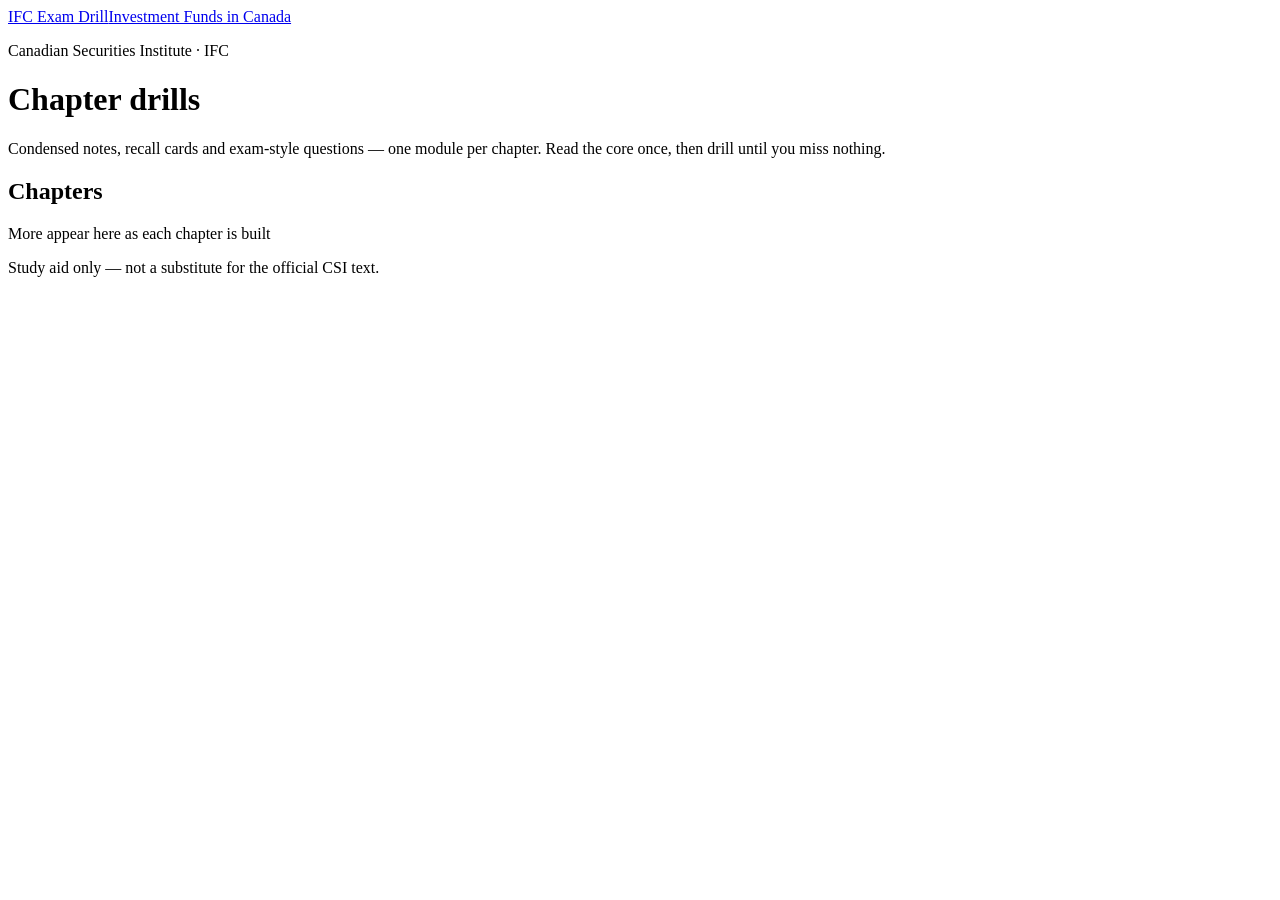
==== index.html @ eeda532c "Add files via upload" ====
<!doctype html>
<html lang="en">
<head>
<meta charset="utf-8">
<meta name="viewport" content="width=device-width,initial-scale=1,viewport-fit=cover">
<title>IFC Exam Drill</title>
<meta name="description" content="Condensed Investment Funds in Canada chapter notes, flashcards and practice quizzes.">
<link rel="icon" href="data:image/svg+xml,<svg xmlns='http://www.w3.org/2000/svg' viewBox='0 0 100 100'><text y='.9em' font-size='90'>📘</text></svg>">
<link rel="stylesheet" href="https://fonts.googleapis.com/css2?family=Newsreader:opsz,wght@6..72,400;6..72,600;6..72,700&family=Public+Sans:wght@400;500;600;700&family=IBM+Plex+Mono:wght@400;600&display=swap">
<link rel="stylesheet" href="assets/style.css">
</head>
<body>
<header class="top"><div class="topin">
  <a class="brand" href="index.html">IFC Exam Drill<span>Investment Funds in Canada</span></a>
</div></header>
<div class="wrap">
  <div class="hero">
    <p class="eyebrow">Canadian Securities Institute · IFC</p>
    <h1>Chapter drills</h1>
    <p class="lede">Condensed notes, recall cards and exam-style questions — one module per chapter. Read the core once, then drill until you miss nothing.</p>
  </div>
  <section>
    <h2>Chapters</h2>
    <p class="sub">More appear here as each chapter is built</p>
    <div class="chlist" id="list"></div>
  </section>
  <footer id="foot">Study aid only — not a substitute for the official CSI text.</footer>
</div>
<script src="data/manifest.js"></script>
<script>
(function(){
  var l=document.getElementById('list');
  (window.IFC_MANIFEST||[]).forEach(function(c){
    var a=document.createElement('a');
    a.className='chcard'+(c.ready?'':' soon');
    a.href=c.ready?('chapter.html?ch='+c.n):'#';
    a.innerHTML='<span class="n">'+(c.section||'')+' · Chapter '+c.n+'</span>'+
                '<span class="t">'+c.title+'</span>'+
                '<span class="m">'+(c.ready?(c.meta||'ready'):'not built yet')+'</span>';
    l.appendChild(a);
  });
})();
</script>
</body>
</html>
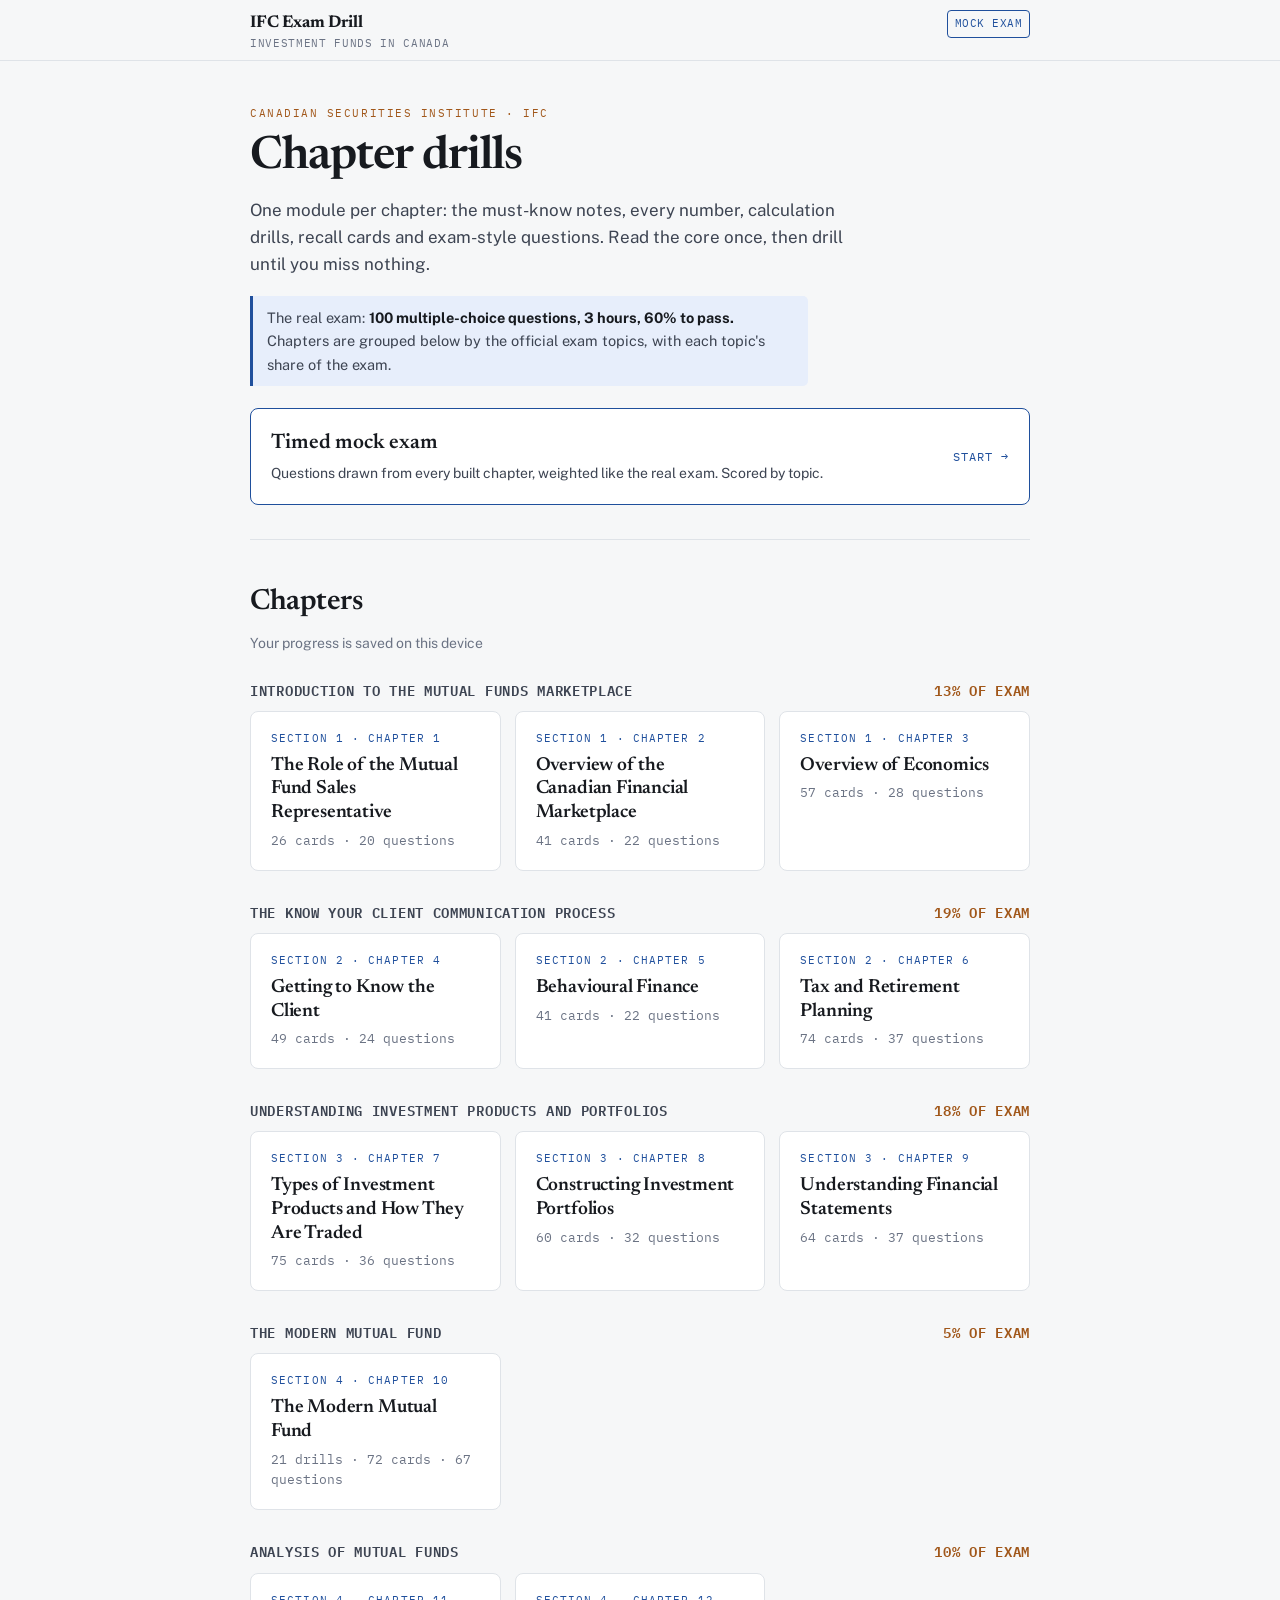
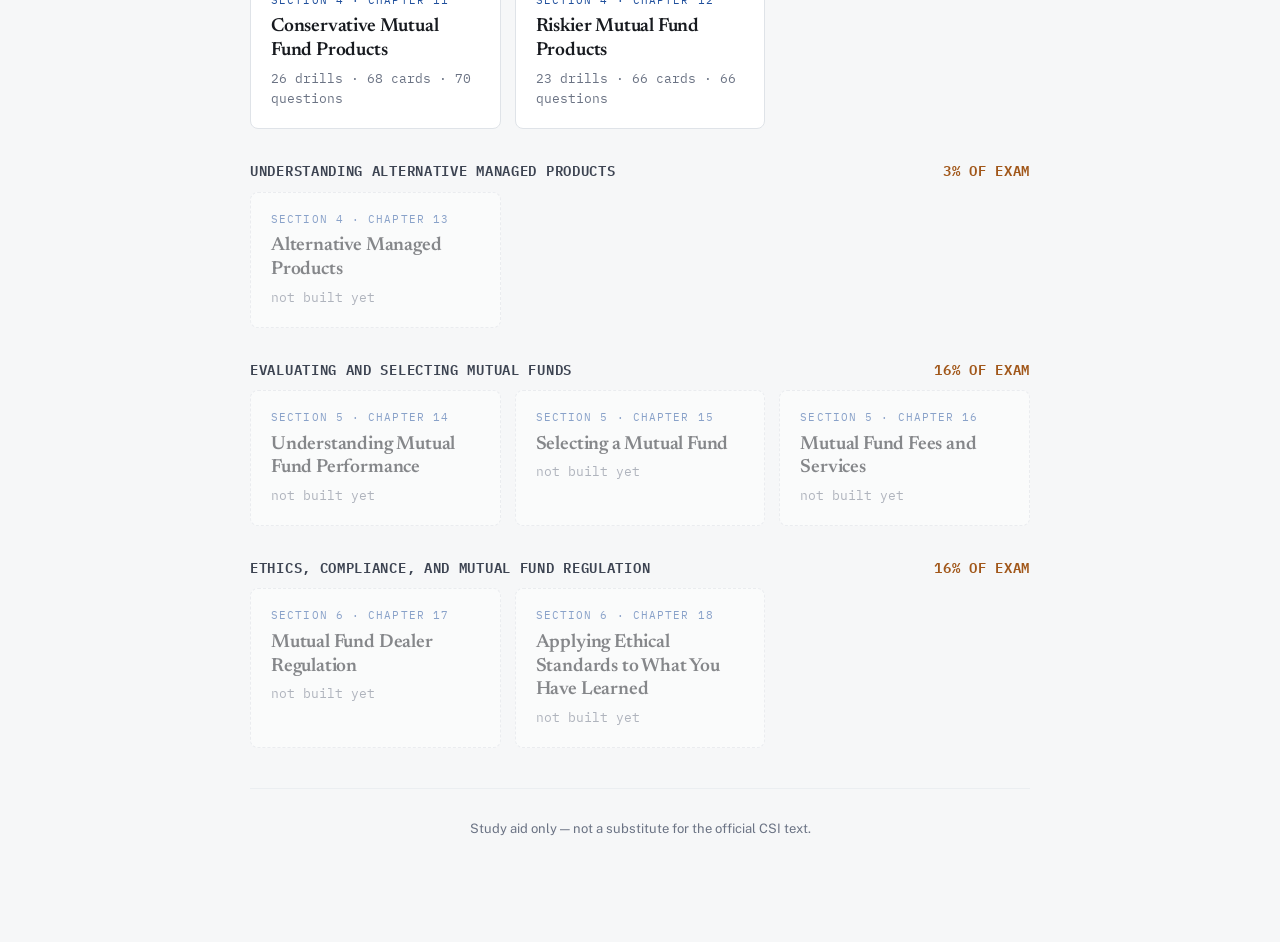
==== commit 33526460: "Add Chapters 10-12, interactive engine (calc drills, card piles, exam mode) and mock exam Co-Authore" ====
--- a/index.html
+++ b/index.html
@@ -4,7 +4,7 @@
 <meta charset="utf-8">
 <meta name="viewport" content="width=device-width,initial-scale=1,viewport-fit=cover">
 <title>IFC Exam Drill</title>
-<meta name="description" content="Condensed Investment Funds in Canada chapter notes, flashcards and practice quizzes.">
+<meta name="description" content="Investment Funds in Canada exam prep: condensed chapter notes, calculation drills, flashcards, exam-style quizzes and a timed mock exam.">
 <link rel="icon" href="data:image/svg+xml,<svg xmlns='http://www.w3.org/2000/svg' viewBox='0 0 100 100'><text y='.9em' font-size='90'>📘</text></svg>">
 <link rel="stylesheet" href="https://fonts.googleapis.com/css2?family=Newsreader:opsz,wght@6..72,400;6..72,600;6..72,700&family=Public+Sans:wght@400;500;600;700&family=IBM+Plex+Mono:wght@400;600&display=swap">
 <link rel="stylesheet" href="assets/style.css">
@@ -12,32 +12,57 @@
 <body>
 <header class="top"><div class="topin">
   <a class="brand" href="index.html">IFC Exam Drill<span>Investment Funds in Canada</span></a>
+  <nav class="jump"><a class="ext" href="exam.html">Mock exam</a></nav>
 </div></header>
 <div class="wrap">
   <div class="hero">
     <p class="eyebrow">Canadian Securities Institute · IFC</p>
     <h1>Chapter drills</h1>
-    <p class="lede">Condensed notes, recall cards and exam-style questions — one module per chapter. Read the core once, then drill until you miss nothing.</p>
+    <p class="lede">One module per chapter: the must-know notes, every number, calculation drills, recall cards and exam-style questions. Read the core once, then drill until you miss nothing.</p>
+    <p class="examnote">The real exam: <b>100 multiple-choice questions, 3 hours, 60% to pass.</b> Chapters are grouped below by the official exam topics, with each topic's share of the exam.</p>
+    <a class="cta" href="exam.html"><span><span class="t">Timed mock exam</span><br><span class="m">Questions drawn from every built chapter, weighted like the real exam. Scored by topic.</span></span><span class="go">Start →</span></a>
   </div>
   <section>
     <h2>Chapters</h2>
-    <p class="sub">More appear here as each chapter is built</p>
-    <div class="chlist" id="list"></div>
+    <p class="sub">Your progress is saved on this device</p>
+    <div id="list"></div>
   </section>
   <footer id="foot">Study aid only — not a substitute for the official CSI text.</footer>
 </div>
 <script src="data/manifest.js"></script>
 <script>
 (function(){
-  var l=document.getElementById('list');
-  (window.IFC_MANIFEST||[]).forEach(function(c){
-    var a=document.createElement('a');
-    a.className='chcard'+(c.ready?'':' soon');
-    a.href=c.ready?('chapter.html?ch='+c.n):'#';
-    a.innerHTML='<span class="n">'+(c.section||'')+' · Chapter '+c.n+'</span>'+
-                '<span class="t">'+c.title+'</span>'+
-                '<span class="m">'+(c.ready?(c.meta||'ready'):'not built yet')+'</span>';
-    l.appendChild(a);
+  function get(k){ try { var v = localStorage.getItem(k); return v ? JSON.parse(v) : null; } catch (e) { return null; } }
+  var list = document.getElementById('list');
+  var M = window.IFC_MANIFEST || [], T = window.IFC_TOPICS || [];
+  var byN = {}; M.forEach(function(c){ byN[c.n] = c; });
+  var groups = T.length ? T : [{ name: 'All chapters', ch: M.map(function(c){ return c.n; }), w: null }];
+  groups.forEach(function(t){
+    var chs = t.ch.map(function(n){ return byN[n]; }).filter(Boolean);
+    if (!chs.length) return;
+    var g = document.createElement('div'); g.className = 'topic';
+    g.innerHTML = '<h3><span>' + t.name + '</span>' + (t.w ? '<span class="w">' + t.w + '% of exam</span>' : '') + '</h3>';
+    var grid = document.createElement('div'); grid.className = 'chlist';
+    chs.forEach(function(c){
+      var a = document.createElement('a');
+      a.className = 'chcard' + (c.ready ? '' : ' soon');
+      a.href = c.ready ? ('chapter.html?ch=' + c.n) : '#';
+      var p = c.ready ? get('ifc:v2:prog:' + c.n) : null, prog = '';
+      if (p) {
+        var bits = [];
+        if (p.best != null) bits.push('quiz best ' + p.best + '%');
+        if (p.known) bits.push(p.known + '/' + (p.cards || c.cards) + ' cards');
+        if (p.solved) bits.push(p.solved + '/' + (p.drills || c.drills) + ' drills');
+        var done = (p.known || 0) + (p.solved || 0), tot = (p.cards || c.cards || 0) + (p.drills || c.drills || 0);
+        var pct = tot ? Math.round(done / tot * 100) : 0;
+        if (bits.length) prog = '<span class="bar"><i style="width:' + pct + '%"></i></span><span class="p">' + bits.join(' · ') + '</span>';
+      }
+      a.innerHTML = '<span class="n">' + (c.section || '') + ' · Chapter ' + c.n + '</span>' +
+        '<span class="t">' + c.title + '</span>' +
+        '<span class="m">' + (c.ready ? (c.meta || 'ready') : 'not built yet') + '</span>' + prog;
+      grid.appendChild(a);
+    });
+    g.appendChild(grid); list.appendChild(g);
   });
 })();
 </script>
--- a/assets/style.css
+++ b/assets/style.css
@@ -0,0 +1,229 @@
+:root{
+  --ink:#171a1f;--ink-2:#3d4452;--ink-3:#6b7384;
+  --ground:#f6f7f8;--surface:#fff;--line:#dfe3e8;--line-soft:#ebeef1;
+  --accent:#1f4f9c;--accent-soft:#e7eefb;
+  --flag:#a1571a;--flag-soft:#fbf0e3;
+  --good:#1a6d4a;--good-soft:#e4f2ea;
+  --bad:#a32b2b;--bad-soft:#fae9e8;
+  --mono:"IBM Plex Mono",ui-monospace,SFMono-Regular,Menlo,monospace;
+  --body:"Public Sans",system-ui,-apple-system,"Segoe UI",sans-serif;
+  --display:"Newsreader",Georgia,"Times New Roman",serif;
+}
+@media (prefers-color-scheme:dark){:root:not([data-theme="light"]){
+  --ink:#e9ecf1;--ink-2:#b5bcc8;--ink-3:#868f9e;
+  --ground:#14171c;--surface:#1c2027;--line:#2e343d;--line-soft:#252a32;
+  --accent:#7aa6ec;--accent-soft:#1b2838;--flag:#e0a05e;--flag-soft:#2c2318;
+  --good:#6cc79a;--good-soft:#152a21;--bad:#e98b85;--bad-soft:#2d1b1b;}}
+:root[data-theme="dark"]{
+  --ink:#e9ecf1;--ink-2:#b5bcc8;--ink-3:#868f9e;
+  --ground:#14171c;--surface:#1c2027;--line:#2e343d;--line-soft:#252a32;
+  --accent:#7aa6ec;--accent-soft:#1b2838;--flag:#e0a05e;--flag-soft:#2c2318;
+  --good:#6cc79a;--good-soft:#152a21;--bad:#e98b85;--bad-soft:#2d1b1b;}
+*{box-sizing:border-box}
+html,body{margin:0}
+body{background:var(--ground);color:var(--ink);font-family:var(--body);font-size:16px;line-height:1.6;-webkit-font-smoothing:antialiased;padding-top:env(safe-area-inset-top,0px);padding-bottom:env(safe-area-inset-bottom,0px)}
+img{max-width:100%}[hidden]{display:none!important}
+a{color:var(--accent)}
+.wrap{max-width:820px;margin:0 auto;padding-inline:20px;padding-block:0 72px}
+header.top{position:sticky;top:env(safe-area-inset-top,0px);z-index:20;background:var(--ground);border-bottom:1px solid var(--line)}
+.topin{max-width:820px;margin:0 auto;padding:10px 20px;display:flex;gap:14px;align-items:baseline;flex-wrap:wrap}
+.brand{font-family:var(--display);font-weight:700;font-size:17px;letter-spacing:-.01em;margin-right:auto;text-decoration:none;color:var(--ink)}
+.brand span{color:var(--ink-3);font-family:var(--mono);font-size:11px;font-weight:400;letter-spacing:.06em;text-transform:uppercase;display:block;line-height:1.2}
+nav.jump{display:flex;gap:2px;flex-wrap:wrap}
+nav.jump a{font-family:var(--mono);font-size:11px;letter-spacing:.04em;text-transform:uppercase;text-decoration:none;color:var(--ink-3);padding:4px 7px;border-radius:4px}
+nav.jump a:hover{color:var(--ink);background:var(--line-soft)}
+.hero{padding-block:44px 34px;border-bottom:1px solid var(--line)}
+h1{font-family:var(--display);font-size:clamp(32px,7vw,46px);line-height:1.08;margin:0 0 14px;font-weight:600;letter-spacing:-.02em;text-wrap:balance}
+.lede{font-size:17px;color:var(--ink-2);max-width:62ch;margin:0}
+.eyebrow{font-family:var(--mono);font-size:11px;letter-spacing:.14em;text-transform:uppercase;color:var(--flag);margin:0 0 10px}
+section{padding-block:40px;border-bottom:1px solid var(--line-soft)}
+h2{font-family:var(--display);font-size:clamp(23px,4.5vw,29px);font-weight:600;letter-spacing:-.015em;margin:0 0 6px;text-wrap:balance}
+.sub{color:var(--ink-3);font-size:14px;margin:0 0 24px}
+h3{font-size:14px;font-family:var(--mono);font-weight:600;letter-spacing:.05em;text-transform:uppercase;color:var(--ink-3);margin:30px 0 12px}
+ul.pts{list-style:none;margin:0;padding:0;display:flex;flex-direction:column;gap:10px}
+ul.pts li{padding-left:19px;position:relative;color:var(--ink-2)}
+ul.pts li::before{content:"";position:absolute;left:3px;top:11px;width:5px;height:5px;border-radius:50%;background:var(--ink-3)}
+ul.pts li b,ul.pts li strong{color:var(--ink);font-weight:600}
+.lo{border-left:2px solid var(--line);padding-left:18px;margin-block:26px}
+.lo-tag{font-family:var(--mono);font-size:11px;letter-spacing:.08em;text-transform:uppercase;color:var(--accent);display:block;margin-bottom:3px}
+.lo h4{font-family:var(--display);font-size:20px;font-weight:600;margin:0 0 12px;letter-spacing:-.01em}
+.flag{background:var(--flag-soft);border-left:3px solid var(--flag);padding:14px 16px;margin-block:16px;border-radius:0 5px 5px 0}
+.flag .lbl{font-family:var(--mono);font-size:10px;letter-spacing:.12em;text-transform:uppercase;color:var(--flag);display:block;margin-bottom:5px;font-weight:600}
+.flag p{margin:0;color:var(--ink-2);font-size:15px}
+.tblwrap{overflow-x:auto;margin-block:16px;border:1px solid var(--line);border-radius:6px;background:var(--surface)}
+table{border-collapse:collapse;width:100%;min-width:480px;font-size:14.5px}
+th,td{text-align:left;padding:11px 14px;border-bottom:1px solid var(--line-soft);vertical-align:top}
+th{font-family:var(--mono);font-size:10.5px;letter-spacing:.09em;text-transform:uppercase;color:var(--ink-3);font-weight:600;background:var(--line-soft)}
+tr:last-child td{border-bottom:0}
+td.num{font-variant-numeric:tabular-nums;font-family:var(--mono);font-size:13px;white-space:nowrap;color:var(--accent)}
+.trap{display:grid;grid-template-columns:1fr 1fr;gap:1px;background:var(--line);border:1px solid var(--line);border-radius:6px;overflow:hidden;margin-block:14px}
+.trap>div{background:var(--surface);padding:14px 16px}
+.trap .t{font-family:var(--mono);font-size:11px;letter-spacing:.06em;text-transform:uppercase;color:var(--ink-3);margin-bottom:6px}
+.trap p{margin:0;font-size:14.5px;color:var(--ink-2)}
+@media(max-width:560px){.trap{grid-template-columns:1fr}}
+.cardbar{display:flex;gap:10px;align-items:center;flex-wrap:wrap;margin-bottom:16px}
+.counter{font-family:var(--mono);font-size:12px;color:var(--ink-3);font-variant-numeric:tabular-nums}
+button{font-family:var(--body);font-size:14px;font-weight:500;cursor:pointer;border:1px solid var(--line);background:var(--surface);color:var(--ink);padding:8px 15px;border-radius:5px}
+button:hover{border-color:var(--ink-3)}
+button:focus-visible{outline:2px solid var(--accent);outline-offset:2px}
+button.primary{background:var(--accent);border-color:var(--accent);color:#fff}
+.card{background:var(--surface);border:1px solid var(--line);border-radius:8px;padding:30px 26px;min-height:190px;display:flex;flex-direction:column;justify-content:center;cursor:pointer;position:relative}
+.card .side{font-family:var(--mono);font-size:10px;letter-spacing:.12em;text-transform:uppercase;color:var(--ink-3);position:absolute;top:13px;left:26px}
+.card .q{font-family:var(--display);font-size:22px;line-height:1.3;font-weight:600;letter-spacing:-.01em;margin:8px 0 0}
+.card .a{font-size:15.5px;color:var(--ink-2);margin:8px 0 0}
+.card .a ul{margin:8px 0 0;padding-left:18px}
+.card .a li{margin-bottom:4px}
+.card .hint{font-family:var(--mono);font-size:10px;color:var(--ink-3);letter-spacing:.08em;text-transform:uppercase;position:absolute;bottom:13px;right:26px}
+.q-item{background:var(--surface);border:1px solid var(--line);border-radius:8px;padding:20px 22px;margin-bottom:14px}
+.q-item .qn{font-family:var(--mono);font-size:11px;letter-spacing:.09em;color:var(--ink-3);text-transform:uppercase;margin-bottom:7px}
+.q-item .qt{font-size:16px;font-weight:500;margin:0 0 14px;color:var(--ink)}
+.opts{display:flex;flex-direction:column;gap:7px}
+.opt{display:flex;gap:10px;align-items:flex-start;text-align:left;width:100%;padding:10px 13px;border:1px solid var(--line);border-radius:5px;background:var(--surface);font-size:14.5px;line-height:1.45;color:var(--ink-2);font-weight:400}
+.opt .k{font-family:var(--mono);font-size:12px;color:var(--ink-3);flex:none;padding-top:1px}
+.opt.correct{background:var(--good-soft);border-color:var(--good);color:var(--ink)}
+.opt.correct .k{color:var(--good)}
+.opt.wrong{background:var(--bad-soft);border-color:var(--bad);color:var(--ink)}
+.opt.wrong .k{color:var(--bad)}
+.opt[disabled]{cursor:default}
+.expl{margin-top:12px;padding:11px 14px;background:var(--accent-soft);border-radius:5px;font-size:14px;color:var(--ink-2)}
+.expl b{color:var(--ink)}
+.score{position:sticky;bottom:env(safe-area-inset-bottom,0px);background:var(--surface);border:1px solid var(--line);border-radius:8px;padding:13px 18px;display:flex;gap:16px;align-items:center;justify-content:space-between;flex-wrap:wrap;margin-top:18px;box-shadow:0 2px 14px rgba(0,0,0,.07)}
+.score .st{font-family:var(--mono);font-size:13px;font-variant-numeric:tabular-nums;color:var(--ink-2)}
+.score .st b{color:var(--ink);font-size:16px}
+.method{background:var(--surface);border:1px solid var(--line);border-radius:8px;padding:22px 24px}
+.method ol{margin:0;padding-left:20px;display:flex;flex-direction:column;gap:11px}
+.method li{color:var(--ink-2)}
+.method li b{color:var(--ink)}
+.chlist{display:grid;grid-template-columns:repeat(auto-fill,minmax(250px,1fr));gap:14px;margin-top:8px}
+.chcard{background:var(--surface);border:1px solid var(--line);border-radius:8px;padding:18px 20px;text-decoration:none;color:inherit;display:flex;flex-direction:column;gap:6px}
+.chcard:hover{border-color:var(--accent)}
+.chcard .n{font-family:var(--mono);font-size:11px;letter-spacing:.1em;text-transform:uppercase;color:var(--accent)}
+.chcard .t{font-family:var(--display);font-size:19px;font-weight:600;letter-spacing:-.01em;line-height:1.25}
+.chcard .m{font-size:13px;color:var(--ink-3);font-family:var(--mono)}
+.chcard.soon{opacity:.5;pointer-events:none;border-style:dashed}
+footer{padding-block:30px;color:var(--ink-3);font-size:13px;text-align:center}
+
+/* ===== v2: interactive engine ===== */
+button.sm{padding:5px 11px;font-size:13px}
+button:disabled{opacity:.45;cursor:default}
+nav.jump a.ext{color:var(--accent);border:1px solid var(--accent);margin-left:4px}
+nav.jump a.ext:hover{background:var(--accent-soft)}
+.examnote{margin:18px 0 0;padding:10px 14px;background:var(--accent-soft);border-left:3px solid var(--accent);border-radius:0 5px 5px 0;font-size:14.5px;color:var(--ink-2);max-width:62ch}
+.examnote b{color:var(--ink)}
+.stats{display:flex;gap:8px;flex-wrap:wrap;margin-top:16px}
+.stats span{font-family:var(--mono);font-size:12px;color:var(--ink-3);background:var(--surface);border:1px solid var(--line);border-radius:99px;padding:3px 11px}
+.stats b{color:var(--ink);font-weight:600}
+.mine{font-family:var(--mono);font-size:12px;color:var(--good);margin:10px 0 0}
+ol.hy{list-style:none;margin:0;padding:0;counter-reset:hy;display:flex;flex-direction:column;gap:0;background:var(--surface);border:1px solid var(--line);border-radius:8px;overflow:hidden}
+ol.hy li{counter-increment:hy;display:grid;grid-template-columns:40px 1fr;gap:10px;padding:12px 16px 12px 12px;border-bottom:1px solid var(--line-soft);color:var(--ink-2);font-size:15px}
+ol.hy li:last-child{border-bottom:0}
+ol.hy li::before{content:counter(hy,decimal-leading-zero);font-family:var(--mono);font-size:13px;color:var(--flag);font-weight:600;padding-top:2px;text-align:right}
+ol.hy li:nth-child(-n+3)::before{color:var(--bad)}
+ol.hy li b{color:var(--ink)}
+.lotools{display:flex;gap:8px;margin:-8px 0 8px}
+details.lo{border-left:2px solid var(--line);padding-left:18px;margin-block:22px}
+details.lo[open]{border-left-color:var(--accent)}
+details.lo>summary{list-style:none;cursor:pointer;position:relative;padding-right:26px}
+details.lo>summary::-webkit-details-marker{display:none}
+details.lo>summary::after{content:"";position:absolute;right:4px;top:8px;width:8px;height:8px;border-right:2px solid var(--ink-3);border-bottom:2px solid var(--ink-3);transform:rotate(45deg);transition:transform .15s}
+details.lo[open]>summary::after{transform:rotate(-135deg);top:12px}
+details.lo>summary h4{font-family:var(--display);font-size:20px;font-weight:600;margin:0 0 6px;letter-spacing:-.01em}
+.gist{margin:0 0 4px;color:var(--ink-2);font-size:15px;font-style:italic;max-width:66ch}
+.lo-body{padding-top:10px}
+.flag.disc{background:var(--bad-soft);border-left-color:var(--bad)}
+.flag.disc .lbl{color:var(--bad)}
+.formula{background:var(--surface);border:1px solid var(--line);border-left:3px solid var(--accent);border-radius:0 8px 8px 0;padding:16px 18px;margin-block:16px}
+.formula .f-name{font-family:var(--mono);font-size:11px;letter-spacing:.09em;text-transform:uppercase;color:var(--accent);font-weight:600;margin-bottom:8px}
+.formula .f-expr{font-family:var(--mono);font-size:15px;line-height:1.5;color:var(--ink);background:var(--line-soft);border-radius:5px;padding:10px 12px;overflow-x:auto}
+.formula .f-vars{display:grid;grid-template-columns:max-content 1fr;gap:4px 14px;margin:12px 0 0;font-size:14px}
+.formula dt{font-family:var(--mono);font-size:13px;color:var(--ink);font-weight:600}
+.formula dd{margin:0;color:var(--ink-2)}
+.formula .f-ex{margin-top:12px;padding-top:12px;border-top:1px dashed var(--line);font-size:14.5px;color:var(--ink-2)}
+.formula .f-ex .lbl,.dsol .lbl{font-family:var(--mono);font-size:10px;letter-spacing:.12em;text-transform:uppercase;color:var(--good);display:block;margin-bottom:4px;font-weight:600}
+.formula .f-note{margin:10px 0 0;font-size:14px;color:var(--flag)}
+@media(max-width:560px){.formula .f-vars{grid-template-columns:1fr}.formula dd{margin-bottom:6px}}
+ol.steps{list-style:none;counter-reset:st;margin:0;padding:0;display:flex;flex-direction:column;gap:8px}
+ol.steps li{counter-increment:st;position:relative;padding-left:34px;color:var(--ink-2)}
+ol.steps li::before{content:counter(st);position:absolute;left:0;top:1px;width:22px;height:22px;border-radius:50%;background:var(--accent-soft);color:var(--accent);font-family:var(--mono);font-size:12px;font-weight:600;display:flex;align-items:center;justify-content:center}
+.stepsbox{margin-block:16px}
+.stepsbox h3{margin-top:4px}
+/* drills */
+.dtop{display:flex;justify-content:space-between;align-items:center;margin:-8px 0 14px;gap:10px}
+.counter b{color:var(--ink)}
+.drills{display:flex;flex-direction:column;gap:14px}
+.drill{background:var(--surface);border:1px solid var(--line);border-radius:8px;padding:18px 20px}
+.drill.solved{border-color:var(--good)}
+.drill .dn{font-family:var(--mono);font-size:11px;letter-spacing:.09em;text-transform:uppercase;color:var(--ink-3);margin-bottom:7px;display:flex;gap:10px;align-items:center}
+.drill.solved .dn::after{content:"✓ solved";color:var(--good);margin-left:auto}
+.drill .src{font-size:10px;letter-spacing:.06em;padding:1px 7px;border-radius:99px;background:var(--line-soft);color:var(--ink-3)}
+.drill .src.book{background:var(--flag-soft);color:var(--flag)}
+.drill .dq{margin:0 0 14px;font-size:16px;font-weight:500;color:var(--ink)}
+.drow{display:flex;gap:8px;flex-wrap:wrap;align-items:center}
+.din{display:flex;align-items:center;border:1px solid var(--line);border-radius:5px;background:var(--ground);padding:0 10px;min-width:170px;flex:1 1 170px;max-width:260px}
+.din:focus-within{border-color:var(--accent);outline:2px solid var(--accent-soft)}
+.din input{border:0;background:transparent;color:var(--ink);font-family:var(--mono);font-size:16px;padding:9px 6px;width:100%;min-width:0;outline:none}
+.din .pre,.din .suf{font-family:var(--mono);font-size:13px;color:var(--ink-3)}
+button.nudge{border-color:var(--flag);color:var(--flag)}
+.dfb{margin-top:12px;padding:9px 13px;border-radius:5px;font-size:14px;background:var(--line-soft);color:var(--ink-2)}
+.dfb.good{background:var(--good-soft);color:var(--good);font-weight:500}
+.dfb.bad{background:var(--bad-soft);color:var(--bad)}
+.dhint{margin-top:10px;padding:9px 13px;border-radius:5px;font-size:14px;background:var(--flag-soft);color:var(--ink-2)}
+.dsol{margin-top:12px;padding:12px 14px 12px 4px;border-radius:5px;background:var(--accent-soft);font-size:14.5px;color:var(--ink-2)}
+.dsol ol{margin:0;padding-left:30px;display:flex;flex-direction:column;gap:4px}
+.dsol .dans{margin:10px 0 0 12px;font-family:var(--mono);font-size:14px}
+.dsol .dans b{color:var(--ink)}
+/* segmented controls */
+.seg{display:inline-flex;border:1px solid var(--line);border-radius:6px;overflow:hidden;background:var(--surface);flex-wrap:wrap}
+.seg button{border:0;border-radius:0;border-right:1px solid var(--line);font-size:13px;padding:7px 12px;background:transparent;color:var(--ink-2)}
+.seg button:last-child{border-right:0}
+.seg button.on{background:var(--accent);color:#fff}
+#cards .seg{margin-bottom:12px}
+/* cards v2 */
+.card.empty{cursor:default}
+.judge{display:flex;gap:10px;align-items:center;flex-wrap:wrap;margin-top:12px}
+.judge .again{border-color:var(--bad);color:var(--bad)}
+.judge .again:hover{background:var(--bad-soft)}
+.judge .know{border-color:var(--good);color:var(--good)}
+.judge .know:hover{background:var(--good-soft)}
+.judge .counter{margin-left:auto}
+.cardtail{display:flex;justify-content:space-between;align-items:center;gap:10px;margin-top:12px;flex-wrap:wrap}
+.cardtail .keys{font-family:var(--mono);font-size:11px;color:var(--ink-3)}
+@media(max-width:560px){.cardtail .keys{display:none}.judge .counter{margin-left:0;width:100%}}
+/* quiz v2 */
+.qtools{display:flex;gap:10px;flex-wrap:wrap;align-items:center;margin-bottom:18px}
+select.qfilter{font-family:var(--body);font-size:14px;padding:8px 10px;border:1px solid var(--line);border-radius:5px;background:var(--surface);color:var(--ink);max-width:100%}
+.q-item .qn{display:flex;gap:8px;align-items:center;flex-wrap:wrap}
+.q-item .qn>span:first-child{margin-right:auto}
+.qid{color:var(--ink-3);opacity:.7}
+.badge{font-size:10px;letter-spacing:.06em;padding:1px 8px;border-radius:99px;background:var(--line-soft);color:var(--ink-3);text-transform:uppercase}
+.badge.t-calc{background:var(--accent-soft);color:var(--accent)}
+.badge.t-scenario{background:var(--good-soft);color:var(--good)}
+.badge.t-except{background:var(--bad-soft);color:var(--bad)}
+.badge.t-concept{background:var(--flag-soft);color:var(--flag)}
+.dots{font-size:10px;letter-spacing:1px;color:var(--ink-3)}
+.opt.sel{border-color:var(--accent);background:var(--accent-soft);color:var(--ink)}
+.opt.sel .k{color:var(--accent)}
+.q-item.miss{border-left:3px solid var(--bad)}
+.q-item.ok{border-left:3px solid var(--good)}
+.empty{color:var(--ink-3);font-style:italic}
+.qresult{background:var(--surface);border:1px solid var(--line);border-radius:8px;padding:20px 22px;margin-top:18px}
+.qr-head{display:flex;gap:18px;align-items:center;flex-wrap:wrap}
+.qr-head .big{font-family:var(--display);font-size:46px;font-weight:700;line-height:1}
+.big.pass{color:var(--good)}.big.fail{color:var(--bad)}
+.qr-tip{margin:14px 0 0;font-size:14px;color:var(--ink-2)}
+.sbtns{display:flex;gap:8px;flex-wrap:wrap}
+.pager{display:flex;justify-content:space-between;gap:10px;margin-bottom:16px;font-size:14px}
+/* hub */
+.cta{display:flex;justify-content:space-between;align-items:center;gap:16px;flex-wrap:wrap;background:var(--surface);border:1px solid var(--accent);border-radius:8px;padding:18px 20px;text-decoration:none;color:inherit;margin-top:22px}
+.cta:hover{background:var(--accent-soft)}
+.cta .t{font-family:var(--display);font-size:21px;font-weight:600}
+.cta .m{font-size:14px;color:var(--ink-2)}
+.cta .go{font-family:var(--mono);font-size:12px;letter-spacing:.08em;text-transform:uppercase;color:var(--accent);white-space:nowrap}
+.topic{margin-top:30px}
+.topic:first-of-type{margin-top:8px}
+.topic h3{margin:0 0 10px;display:flex;justify-content:space-between;gap:10px;color:var(--ink-2)}
+.topic h3 .w{color:var(--flag)}
+.chcard .bar{height:4px;border-radius:2px;background:var(--line-soft);overflow:hidden;margin-top:4px}
+.chcard .bar i{display:block;height:100%;background:var(--good)}
+.chcard .p{font-size:12px;color:var(--good);font-family:var(--mono)}
+.chcard.v2 .n::after{content:" · new format";color:var(--flag)}
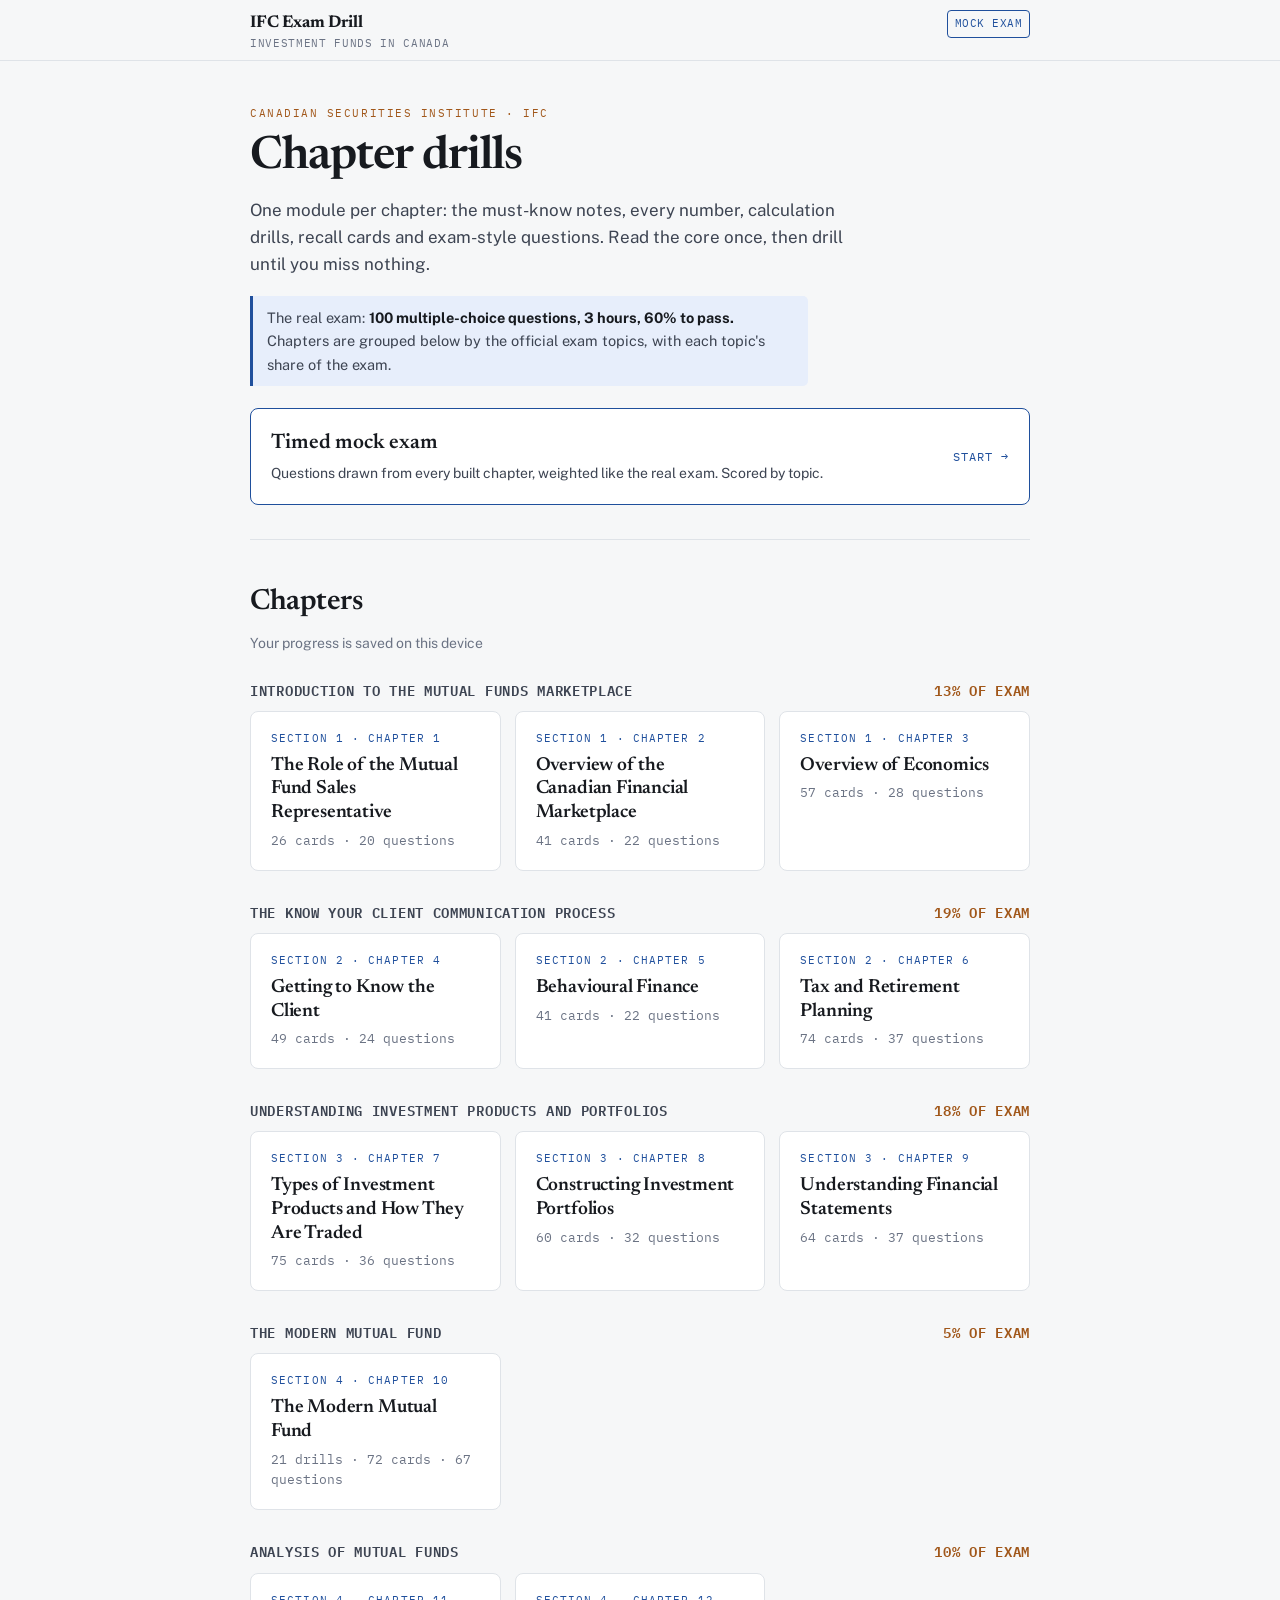
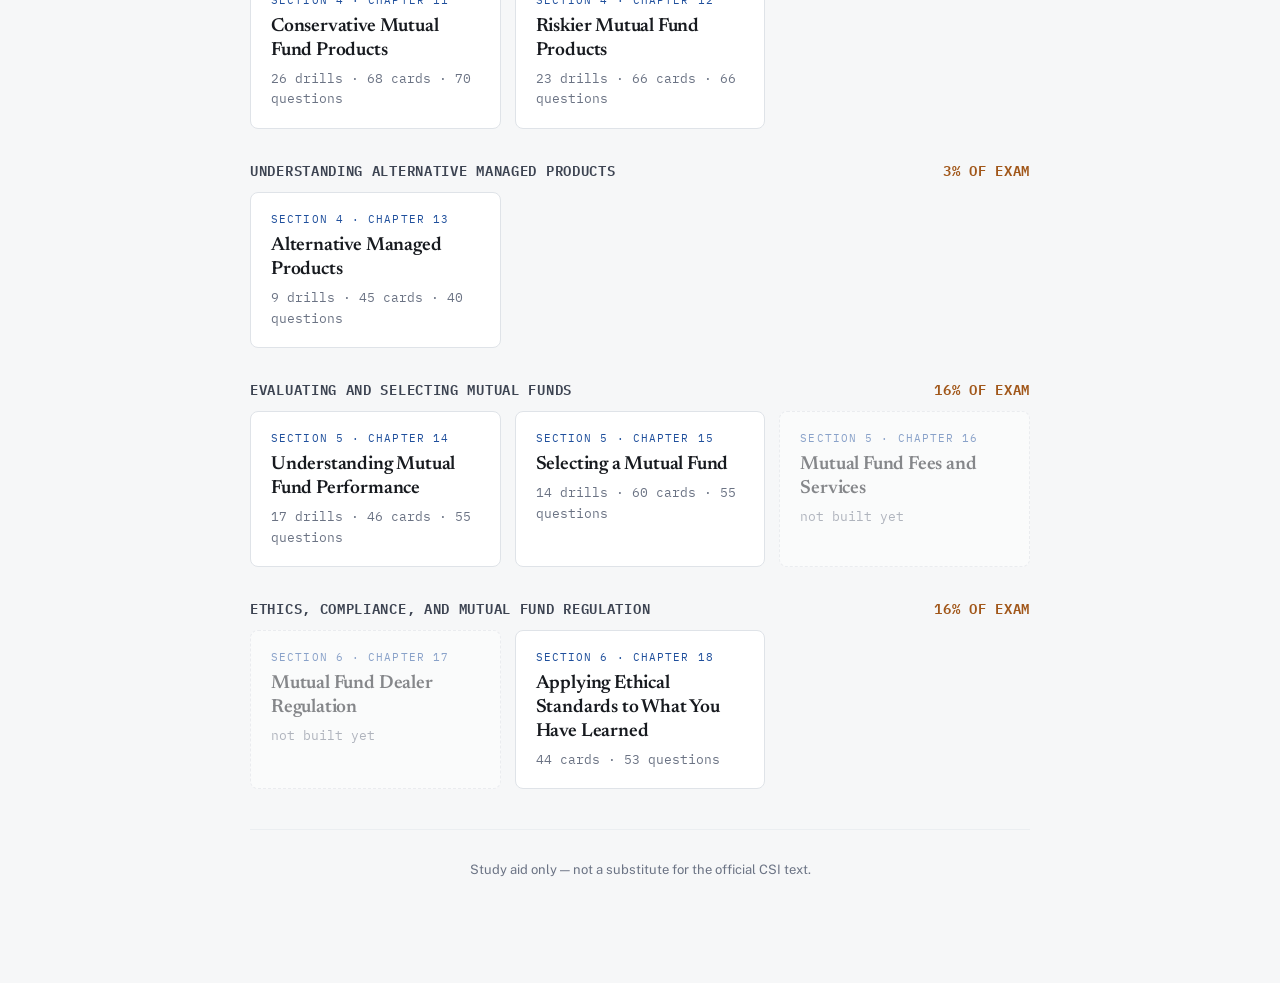
==== commit 2e62506e: "Add Chapters 13, 14, 15 and 18; cache-busting asset links Co-Authored-By: Claude Opus 5.5 <noreply@a" ====
--- a/index.html
+++ b/index.html
@@ -7,7 +7,7 @@
 <meta name="description" content="Investment Funds in Canada exam prep: condensed chapter notes, calculation drills, flashcards, exam-style quizzes and a timed mock exam.">
 <link rel="icon" href="data:image/svg+xml,<svg xmlns='http://www.w3.org/2000/svg' viewBox='0 0 100 100'><text y='.9em' font-size='90'>📘</text></svg>">
 <link rel="stylesheet" href="https://fonts.googleapis.com/css2?family=Newsreader:opsz,wght@6..72,400;6..72,600;6..72,700&family=Public+Sans:wght@400;500;600;700&family=IBM+Plex+Mono:wght@400;600&display=swap">
-<link rel="stylesheet" href="assets/style.css">
+<link rel="stylesheet" href="assets/style.css?v=20261015c">
 </head>
 <body>
 <header class="top"><div class="topin">
@@ -29,7 +29,7 @@
   </section>
   <footer id="foot">Study aid only — not a substitute for the official CSI text.</footer>
 </div>
-<script src="data/manifest.js"></script>
+<script src="data/manifest.js?v=20261015c"></script>
 <script>
 (function(){
   function get(k){ try { var v = localStorage.getItem(k); return v ? JSON.parse(v) : null; } catch (e) { return null; } }
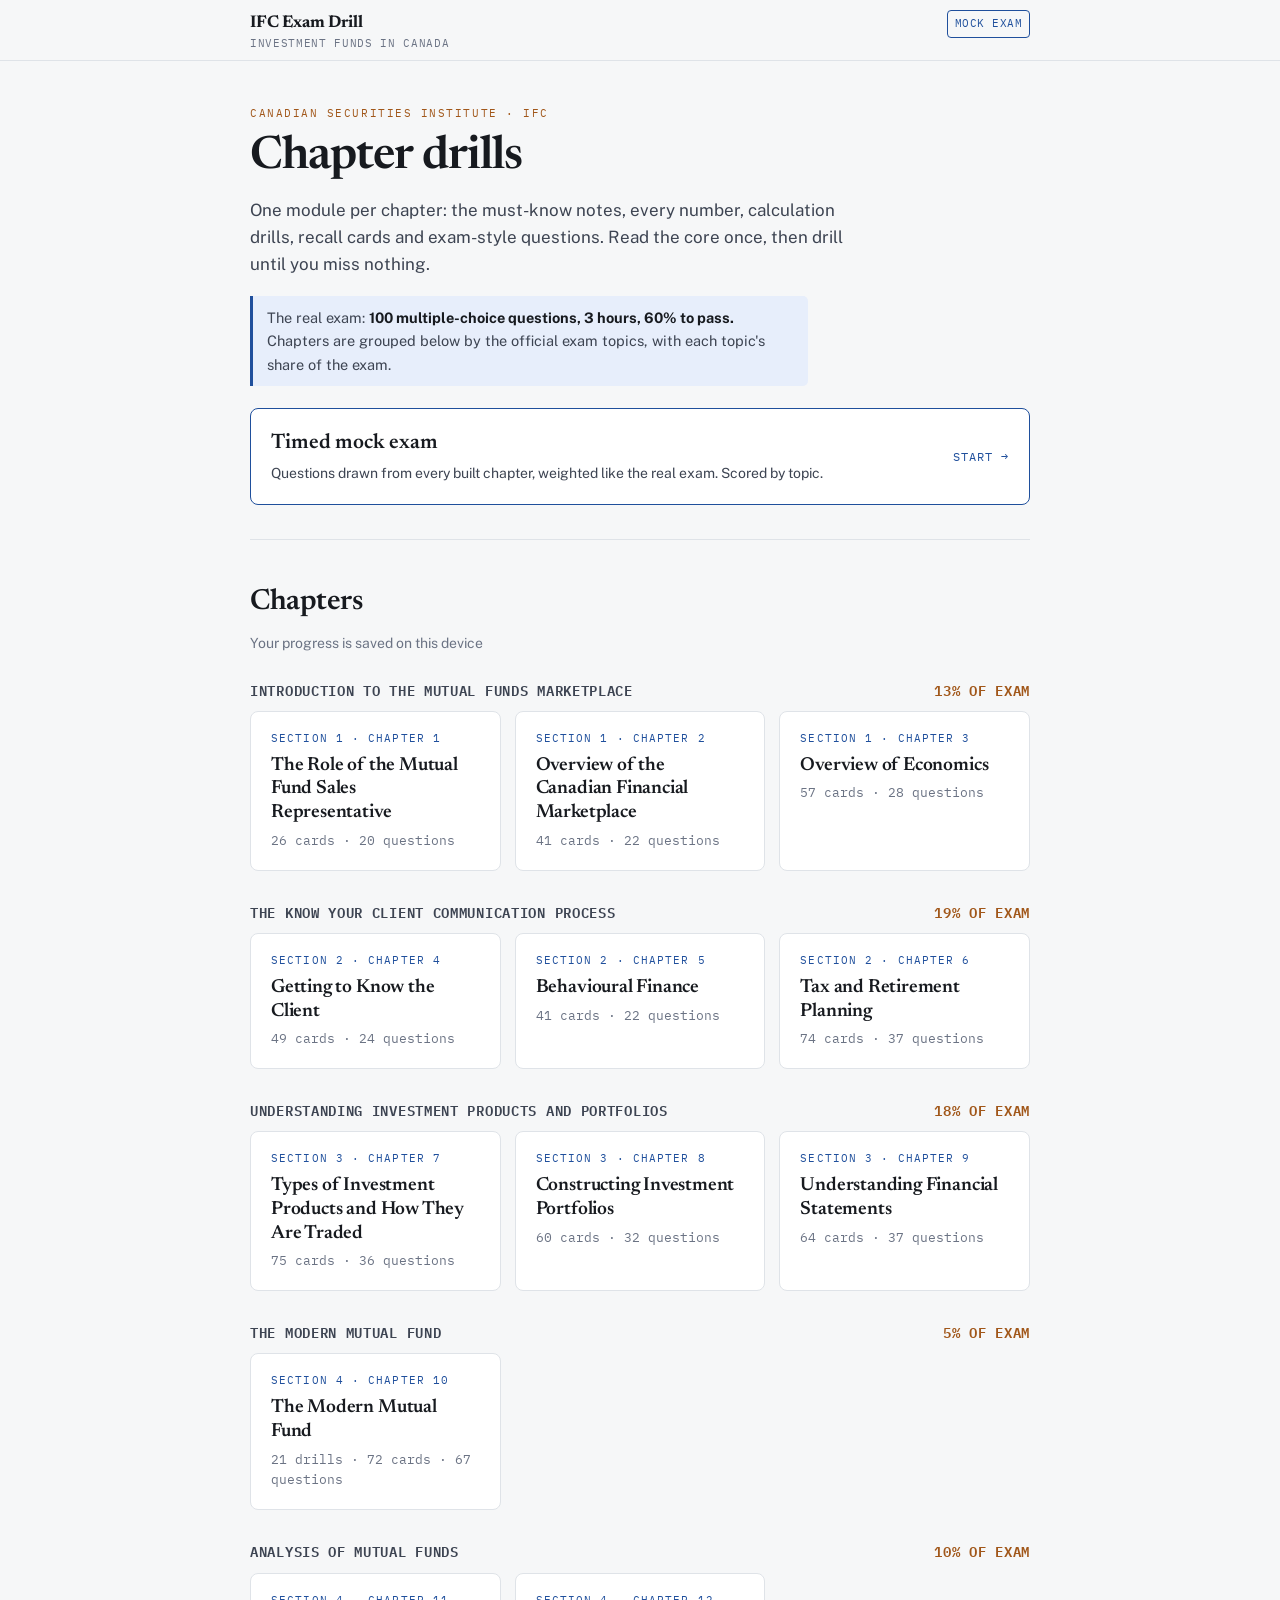
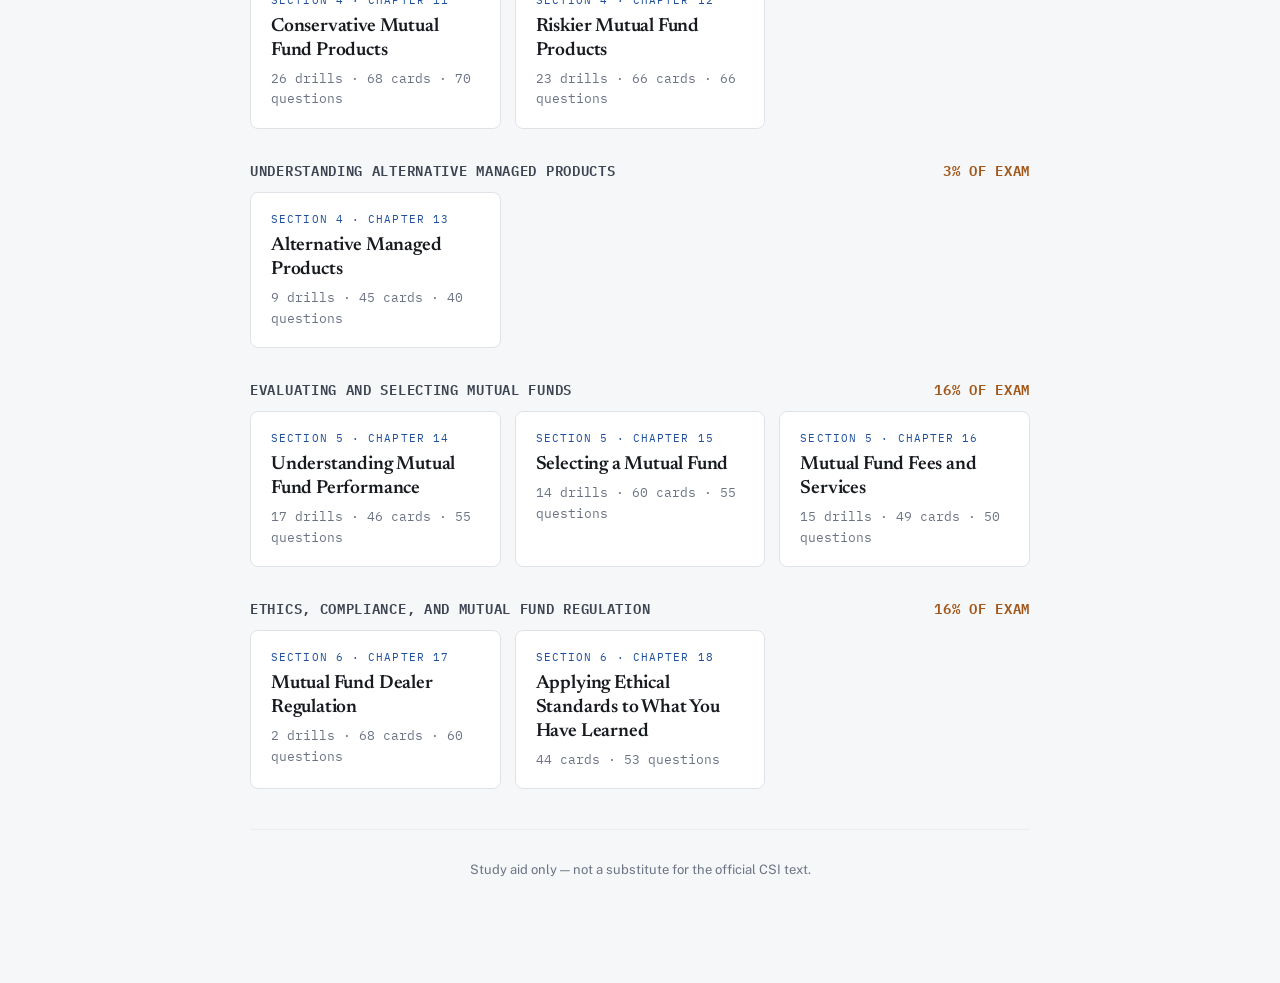
==== commit ef33094d: "Add Chapters 16 and 17 Co-Authored-By: Claude Opus 5.5 <noreply@anthropic.com> Claude-Session: https" ====
--- a/index.html
+++ b/index.html
@@ -7,7 +7,7 @@
 <meta name="description" content="Investment Funds in Canada exam prep: condensed chapter notes, calculation drills, flashcards, exam-style quizzes and a timed mock exam.">
 <link rel="icon" href="data:image/svg+xml,<svg xmlns='http://www.w3.org/2000/svg' viewBox='0 0 100 100'><text y='.9em' font-size='90'>📘</text></svg>">
 <link rel="stylesheet" href="https://fonts.googleapis.com/css2?family=Newsreader:opsz,wght@6..72,400;6..72,600;6..72,700&family=Public+Sans:wght@400;500;600;700&family=IBM+Plex+Mono:wght@400;600&display=swap">
-<link rel="stylesheet" href="assets/style.css?v=20261015c">
+<link rel="stylesheet" href="assets/style.css?v=20261015d">
 </head>
 <body>
 <header class="top"><div class="topin">
@@ -29,7 +29,7 @@
   </section>
   <footer id="foot">Study aid only — not a substitute for the official CSI text.</footer>
 </div>
-<script src="data/manifest.js?v=20261015c"></script>
+<script src="data/manifest.js?v=20261015d"></script>
 <script>
 (function(){
   function get(k){ try { var v = localStorage.getItem(k); return v ? JSON.parse(v) : null; } catch (e) { return null; } }
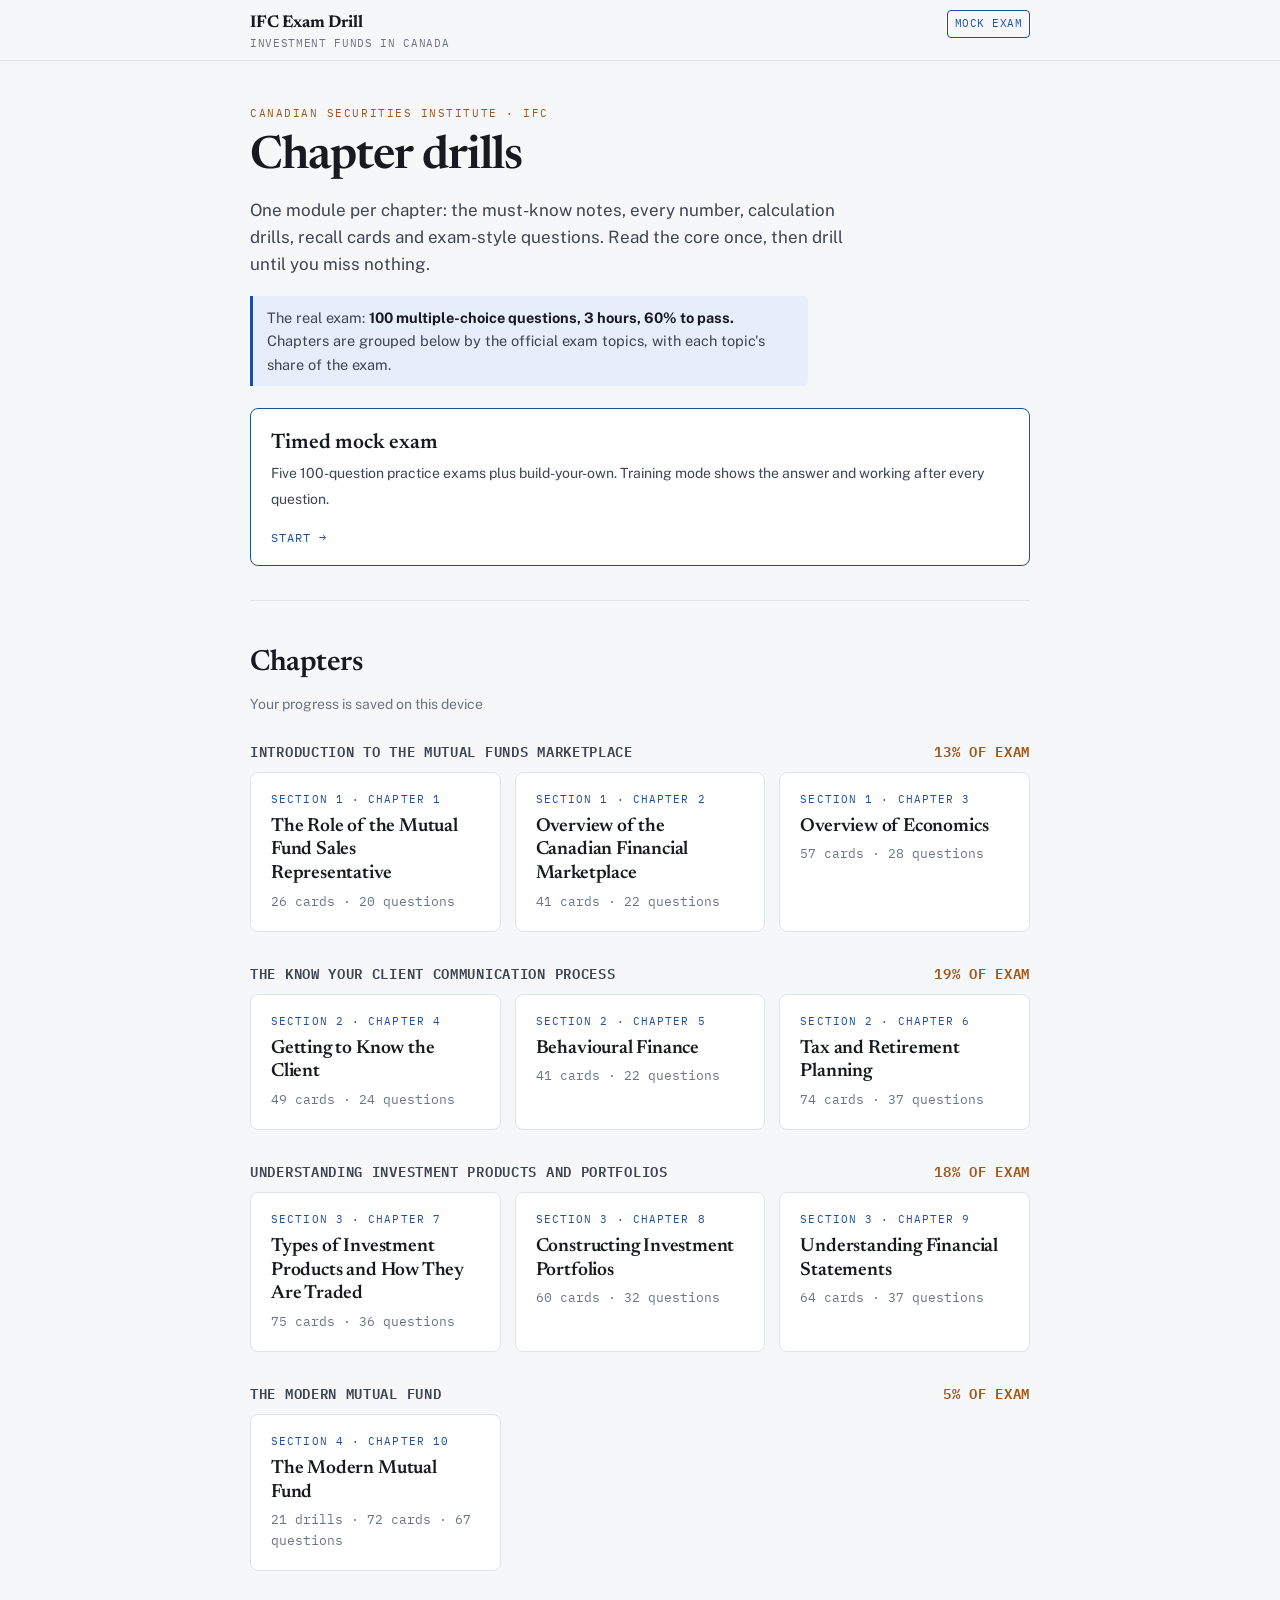
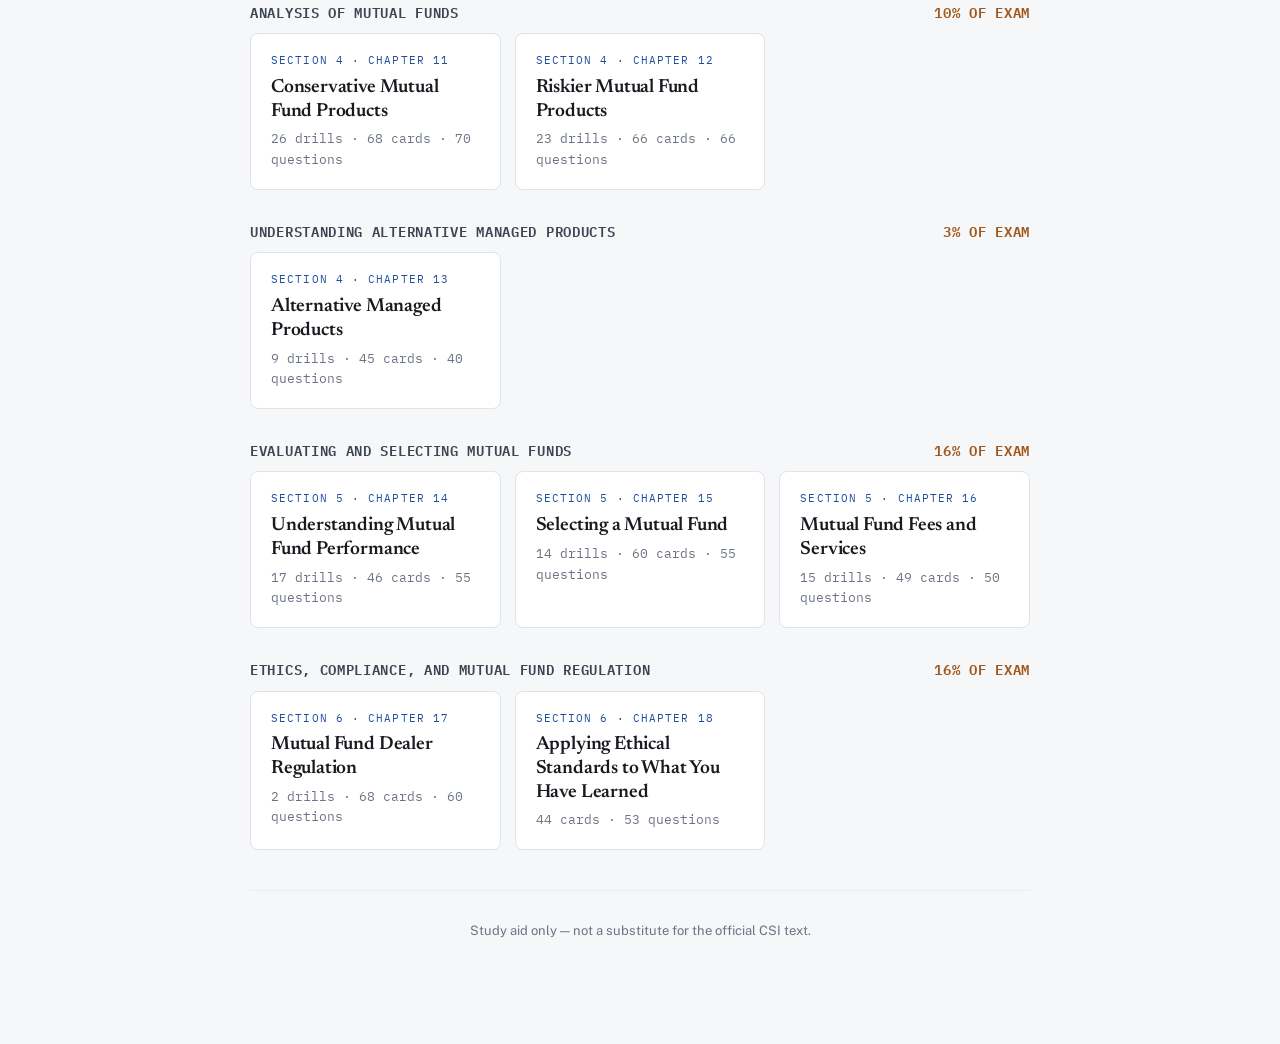
==== commit 7eafb442: "Mock exam: five fixed 100-question practice exams and training mode Co-Authored-By: Claude Opus 5.5 " ====
--- a/index.html
+++ b/index.html
@@ -7,7 +7,7 @@
 <meta name="description" content="Investment Funds in Canada exam prep: condensed chapter notes, calculation drills, flashcards, exam-style quizzes and a timed mock exam.">
 <link rel="icon" href="data:image/svg+xml,<svg xmlns='http://www.w3.org/2000/svg' viewBox='0 0 100 100'><text y='.9em' font-size='90'>📘</text></svg>">
 <link rel="stylesheet" href="https://fonts.googleapis.com/css2?family=Newsreader:opsz,wght@6..72,400;6..72,600;6..72,700&family=Public+Sans:wght@400;500;600;700&family=IBM+Plex+Mono:wght@400;600&display=swap">
-<link rel="stylesheet" href="assets/style.css?v=20261015d">
+<link rel="stylesheet" href="assets/style.css?v=20261015f">
 </head>
 <body>
 <header class="top"><div class="topin">
@@ -20,7 +20,7 @@
     <h1>Chapter drills</h1>
     <p class="lede">One module per chapter: the must-know notes, every number, calculation drills, recall cards and exam-style questions. Read the core once, then drill until you miss nothing.</p>
     <p class="examnote">The real exam: <b>100 multiple-choice questions, 3 hours, 60% to pass.</b> Chapters are grouped below by the official exam topics, with each topic's share of the exam.</p>
-    <a class="cta" href="exam.html"><span><span class="t">Timed mock exam</span><br><span class="m">Questions drawn from every built chapter, weighted like the real exam. Scored by topic.</span></span><span class="go">Start →</span></a>
+    <a class="cta" href="exam.html"><span><span class="t">Timed mock exam</span><br><span class="m">Five 100-question practice exams plus build-your-own. Training mode shows the answer and working after every question.</span></span><span class="go">Start →</span></a>
   </div>
   <section>
     <h2>Chapters</h2>
@@ -29,7 +29,7 @@
   </section>
   <footer id="foot">Study aid only — not a substitute for the official CSI text.</footer>
 </div>
-<script src="data/manifest.js?v=20261015d"></script>
+<script src="data/manifest.js?v=20261015f"></script>
 <script>
 (function(){
   function get(k){ try { var v = localStorage.getItem(k); return v ? JSON.parse(v) : null; } catch (e) { return null; } }
--- a/assets/style.css
+++ b/assets/style.css
@@ -115,9 +115,9 @@
 .stats b{color:var(--ink);font-weight:600}
 .mine{font-family:var(--mono);font-size:12px;color:var(--good);margin:10px 0 0}
 ol.hy{list-style:none;margin:0;padding:0;counter-reset:hy;display:flex;flex-direction:column;gap:0;background:var(--surface);border:1px solid var(--line);border-radius:8px;overflow:hidden}
-ol.hy li{counter-increment:hy;display:grid;grid-template-columns:40px 1fr;gap:10px;padding:12px 16px 12px 12px;border-bottom:1px solid var(--line-soft);color:var(--ink-2);font-size:15px}
+ol.hy li{counter-increment:hy;position:relative;padding:12px 16px 12px 58px;border-bottom:1px solid var(--line-soft);color:var(--ink-2);font-size:15px}
 ol.hy li:last-child{border-bottom:0}
-ol.hy li::before{content:counter(hy,decimal-leading-zero);font-family:var(--mono);font-size:13px;color:var(--flag);font-weight:600;padding-top:2px;text-align:right}
+ol.hy li::before{content:counter(hy,decimal-leading-zero);position:absolute;left:12px;top:14px;width:32px;font-family:var(--mono);font-size:13px;color:var(--flag);font-weight:600;text-align:right}
 ol.hy li:nth-child(-n+3)::before{color:var(--bad)}
 ol.hy li b{color:var(--ink)}
 .lotools{display:flex;gap:8px;margin:-8px 0 8px}
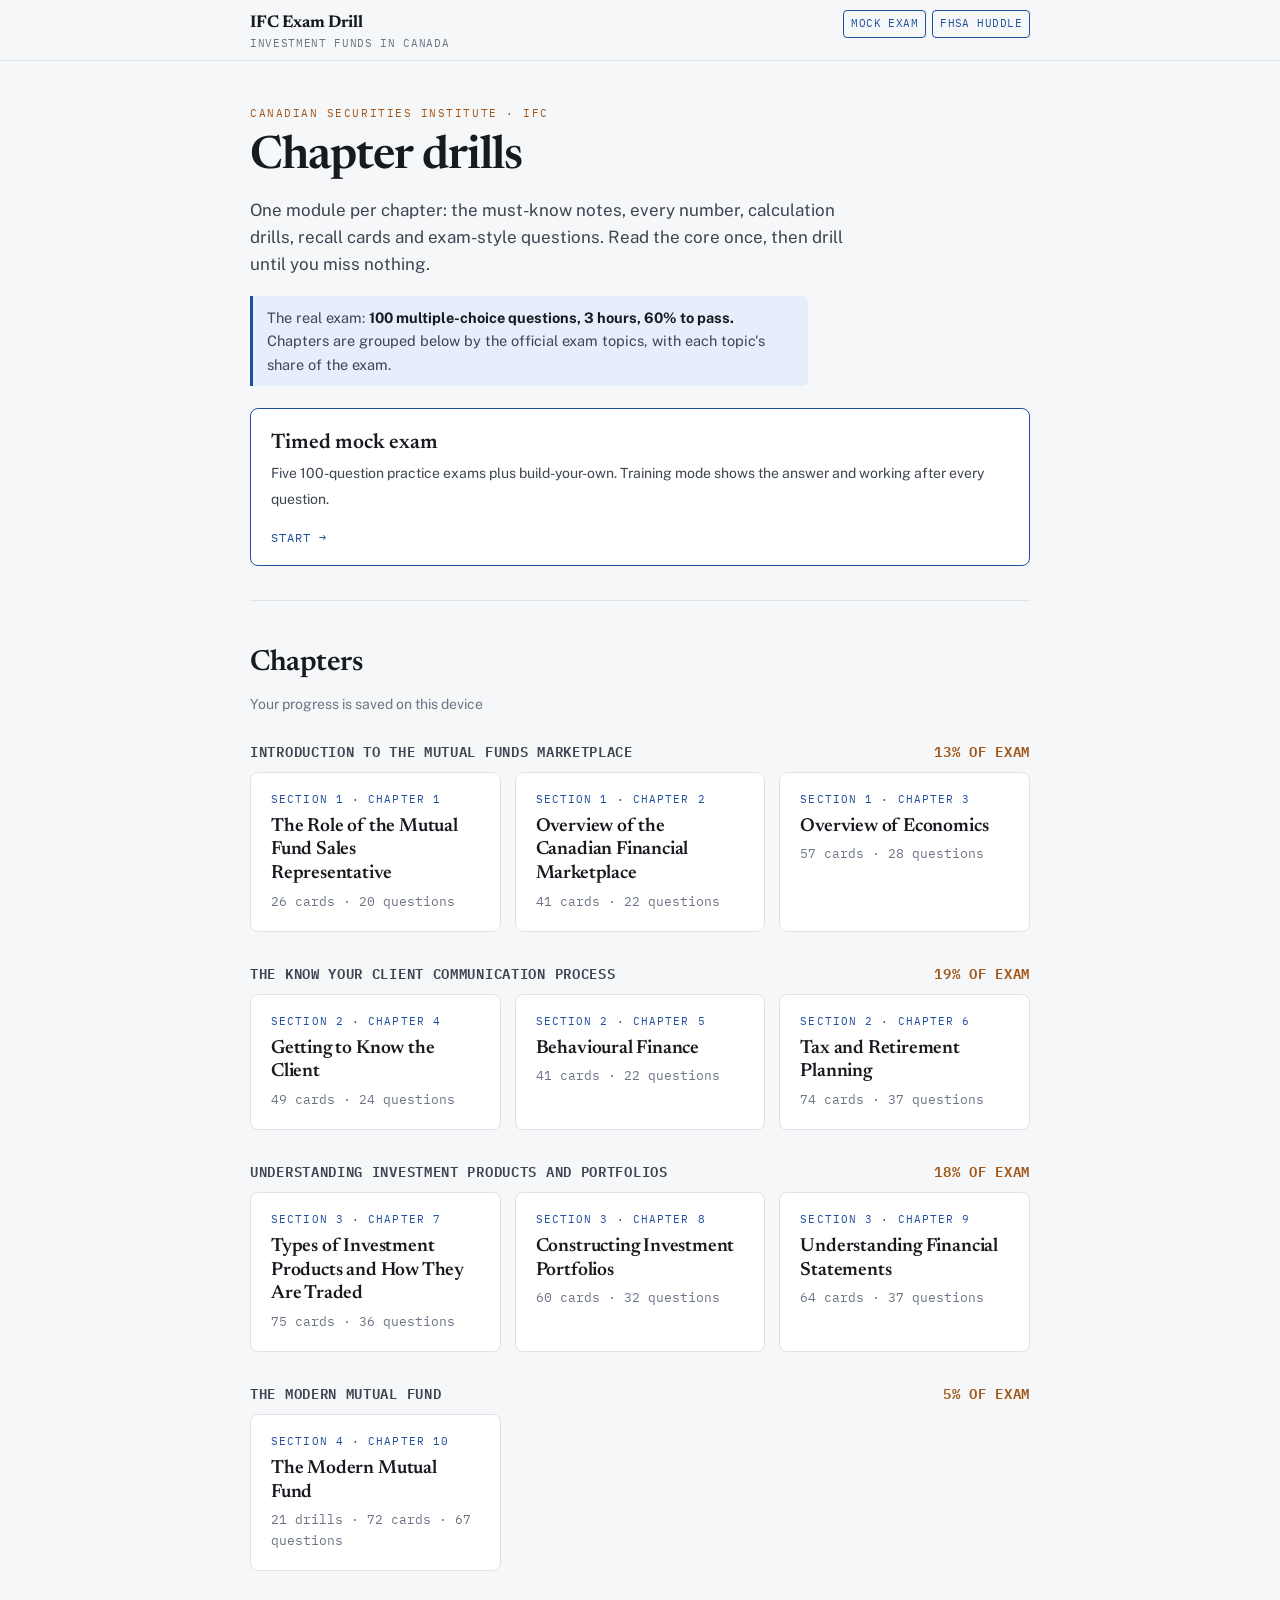
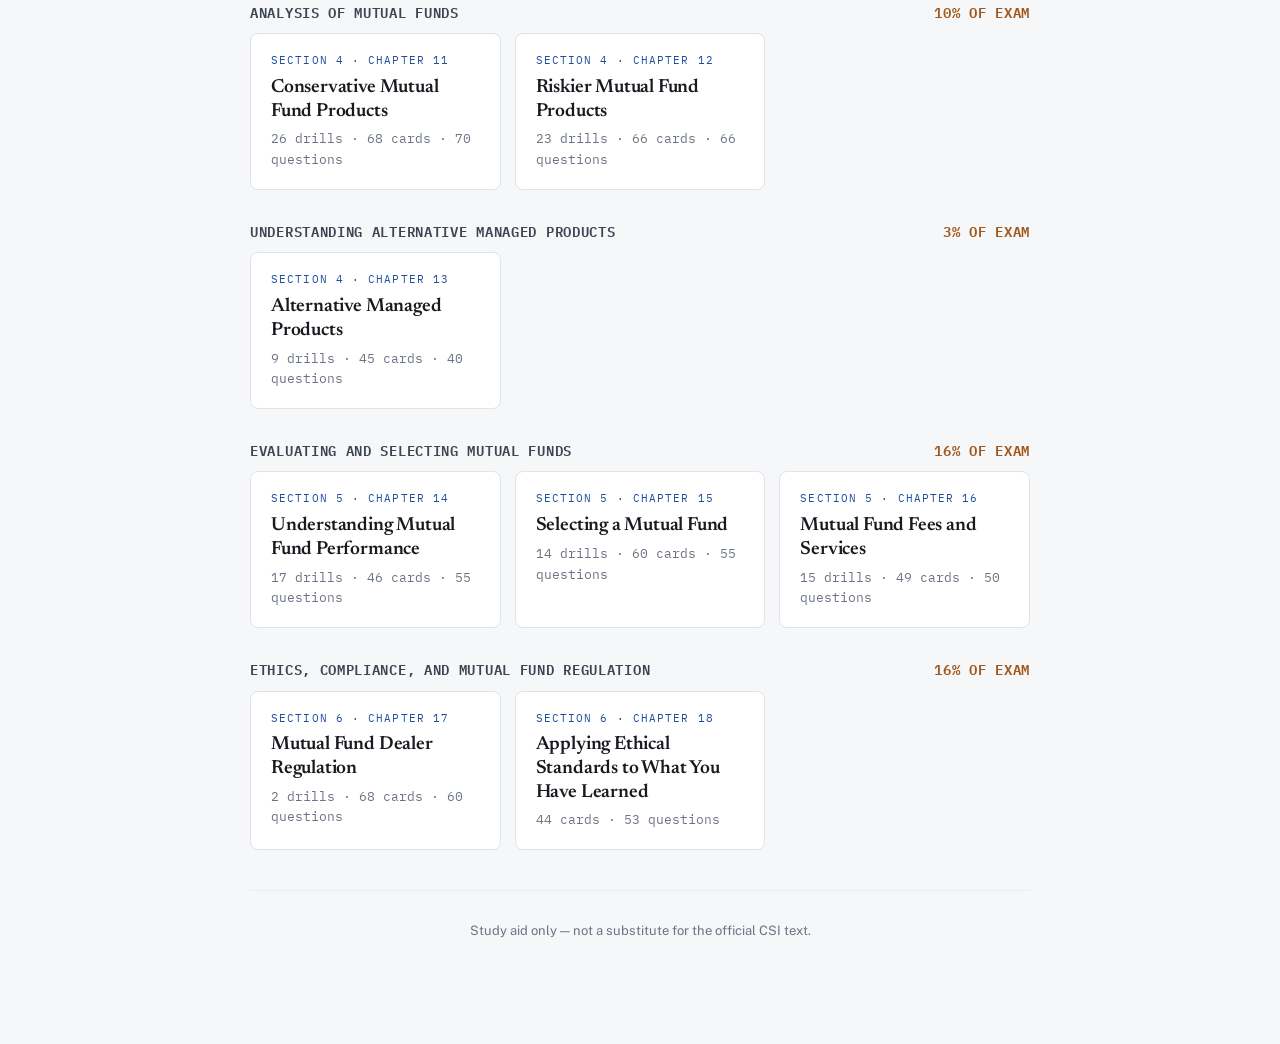
==== commit 4f7c0509: "Add FHSA branch huddle deck with speaker notes Co-Authored-By: Claude Opus 5.5 <noreply@anthropic.co" ====
--- a/index.html
+++ b/index.html
@@ -12,7 +12,7 @@
 <body>
 <header class="top"><div class="topin">
   <a class="brand" href="index.html">IFC Exam Drill<span>Investment Funds in Canada</span></a>
-  <nav class="jump"><a class="ext" href="exam.html">Mock exam</a></nav>
+  <nav class="jump"><a class="ext" href="exam.html">Mock exam</a><a class="ext" href="fhsa/">FHSA huddle</a></nav>
 </div></header>
 <div class="wrap">
   <div class="hero">
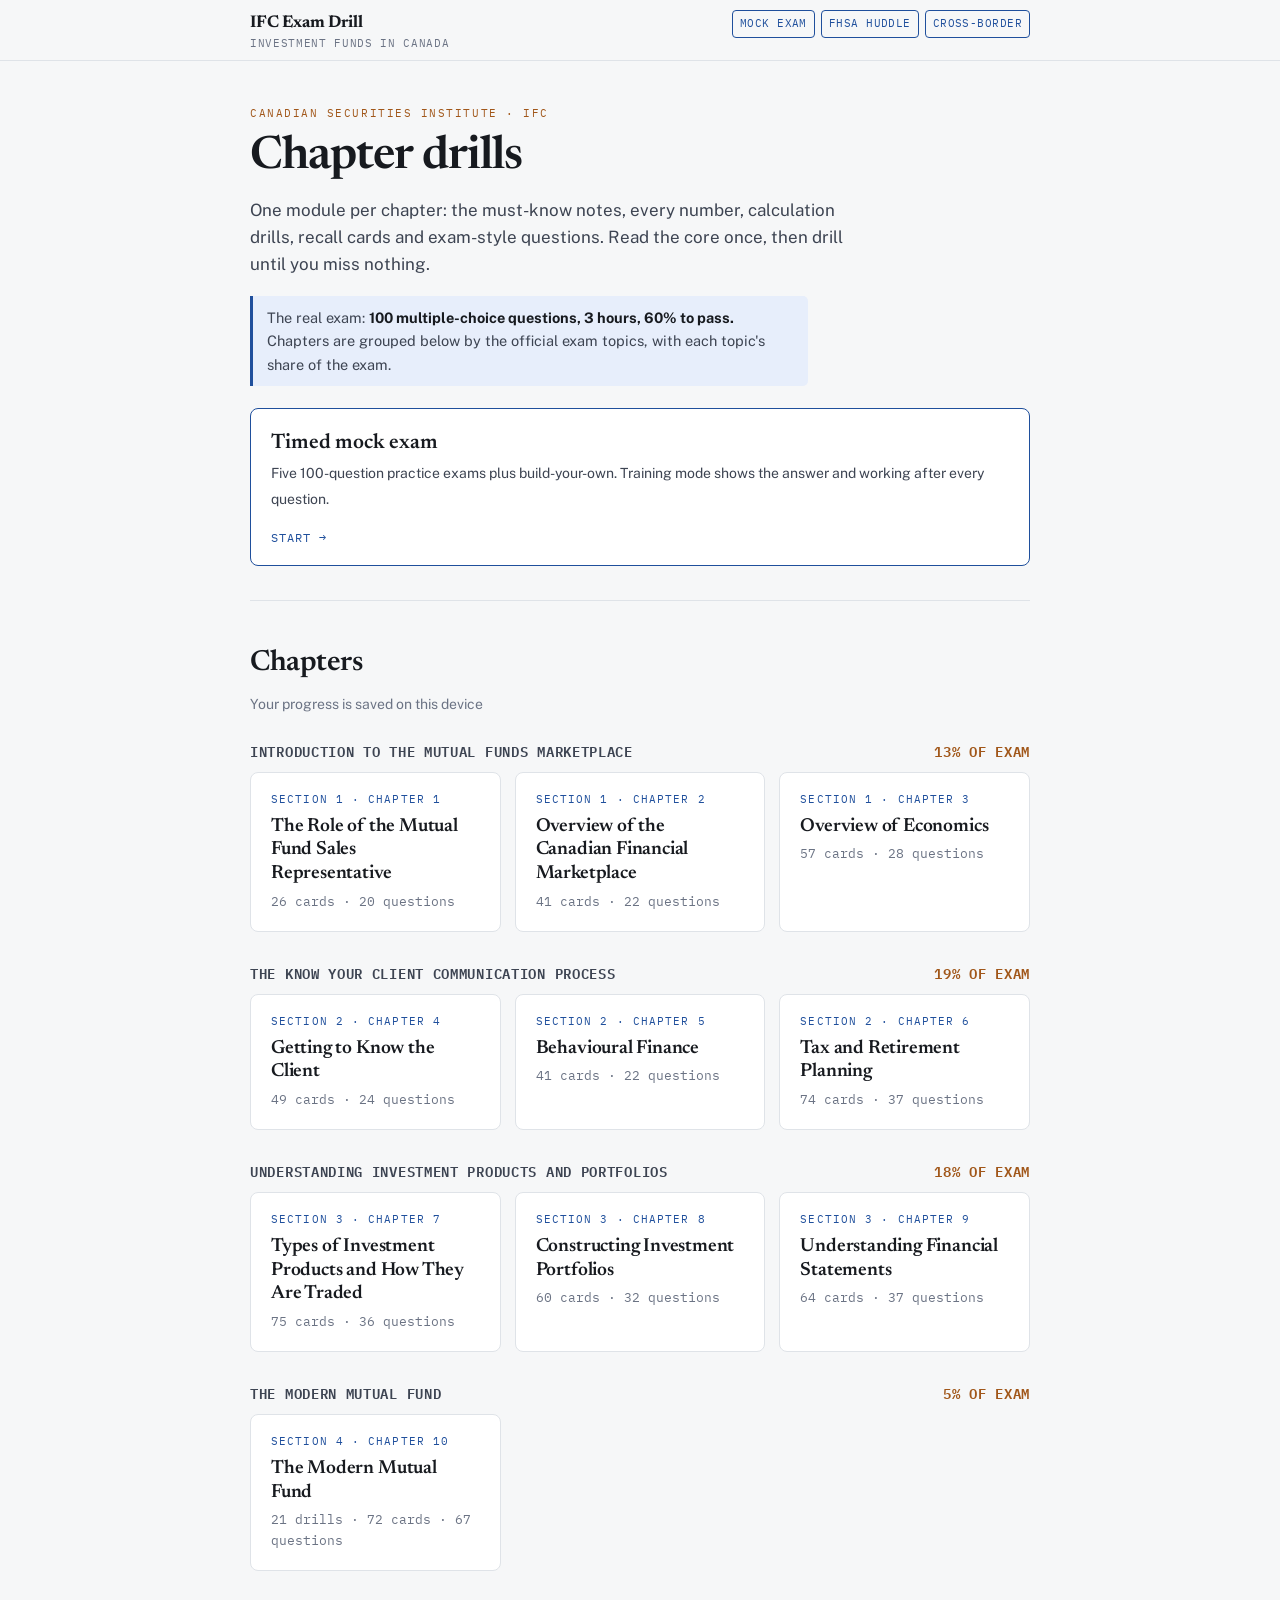
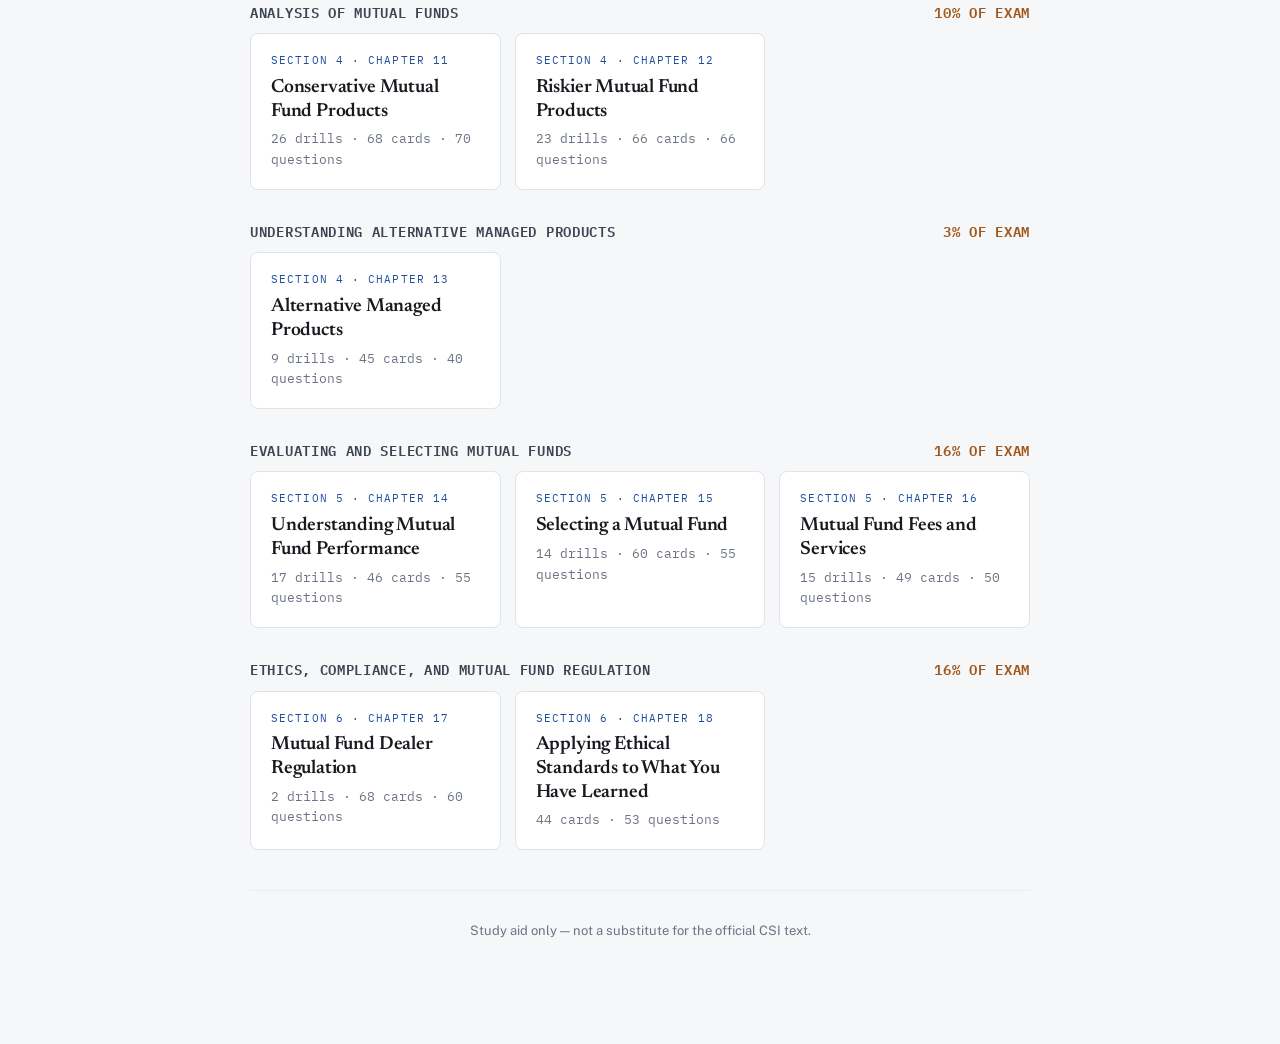
==== commit 4506275c: "Add cross-border banking pitch deck Co-Authored-By: Claude Opus 5.5 <noreply@anthropic.com> Claude-S" ====
--- a/index.html
+++ b/index.html
@@ -12,7 +12,7 @@
 <body>
 <header class="top"><div class="topin">
   <a class="brand" href="index.html">IFC Exam Drill<span>Investment Funds in Canada</span></a>
-  <nav class="jump"><a class="ext" href="exam.html">Mock exam</a><a class="ext" href="fhsa/">FHSA huddle</a></nav>
+  <nav class="jump"><a class="ext" href="exam.html">Mock exam</a><a class="ext" href="fhsa/">FHSA huddle</a><a class="ext" href="cross-border/">Cross-border</a></nav>
 </div></header>
 <div class="wrap">
   <div class="hero">
